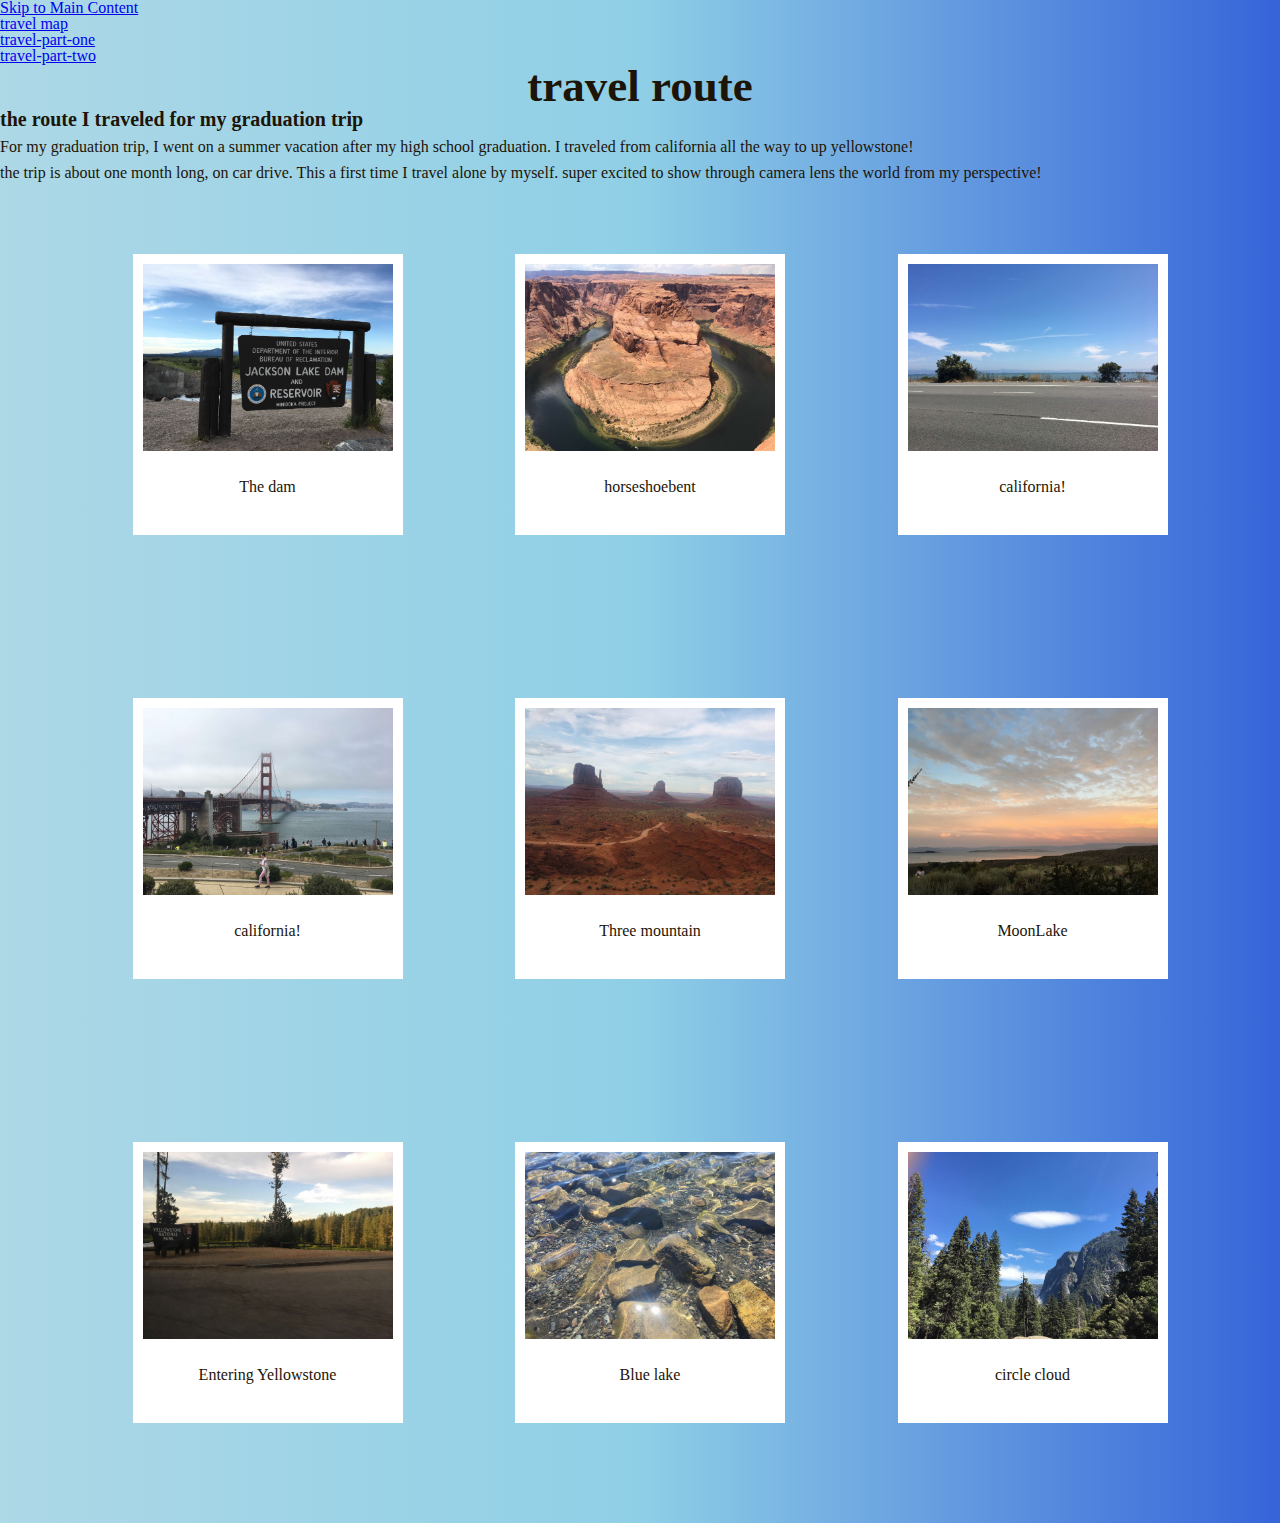
==== index.html @ 1db89f42 "Add files via upload" ====
<!DOCTYPE html>
<html lang="en">
<head>
    <meta charset="UTF-8">
    <meta http-equiv="X-UA-Compatible" content="IE=edge">
    <meta name="viewport" content="width=device-width, initial-scale=1.0">
    <link rel="stylesheet" href="css/html5reset.css">
    <link rel="stylesheet" href="css/style.css">
    <title>initial page</title>
</head>
<body>
    <header>

        <div class="skip"><a href="#skip">Skip to Main Content</a></div>
        <nav>
            <ul>
                <li><a href ="index.html">travel map</a></li> 
                <li><a href ="travel.html">travel-part-one</a></li>
                <li><a href ="personal.html">travel-part-two</a></li>
            </ul>
        </nav>
    </header>
    <main id="skip">
    <h1>travel route</h1>
    <h2>the route I traveled for my graduation trip</h2>
            <p>For my graduation trip, I went on a summer vacation after my high school graduation. 
                I traveled from california all the way to up yellowstone!
            </p>

            <p>
                the trip is about one month long, on car drive. This a first time I travel alone by myself. 
                super excited to show through camera lens the world from my perspective!
            </p>
    <div class = "index-grid" >
        <div class = "background">
            <img src="images/jackson_dam.jpg" alt="the entry going into Yellowstone!" style="width:100%">
            <div class="container">
                <p>The dam</p>
            </div>
        </div>

        <div class = "background">
            <img src="images/horse_shoe_bent.jpg"alt="the mile to devil" style="width:100%">
            <div class="container">
                <p>horseshoebent</p>
            </div>
        </div>

        <div class ="background">
            <img src="images/enter_california.jpg"alt="first destination" style="width:100%">
            <div class="container">
                <p>california!</p>
            </div>
        </div>

        <div class ="background">
            <img src="images/golden_gate_bridge1.jpg"alt="first destination" style="width:100%">
            <div class="container">
                <p>california!</p>
            </div>
        </div>

        <div class="background">
            <img src="images/monument_valley.jpg" alt="watching sunrise" style="width:100%">
            <div class="container">
                <p>Three mountain</p>
            </div>
        </div>
    
        <div class="background">
            <img src="images/moon_lake.jpg" alt="leaving yosemite, the lake was huge and pretty" style="width:100%">
            <div class="container">
                <p>MoonLake</p>
            </div>
        </div>

        <div class="background">
            <img src="images/yellowstone.jpg" alt="entering in National park" style="width:100%">
            <div class="container">
                <p>Entering Yellowstone</p>
            </div>
        </div>
    
        <div class="background">
            <img src="images/lake_village.jpg" alt="the bluest and clearest lake I've seen" style="width:100%">
            <div class="container">
                <p>Blue lake</p>
            </div>
        </div>
            
        <div class="background">
            <img src="images/yosemite.jpg" alt="saw an circle cloud when hiking up the mountain" style="width:100%">
            <div class="container">
            <p>circle cloud</p>
            </div>
        </div>
    </div>
    </main>
</body>
</html>
---- css/style.css ----
/* body{
    background-image:url("../images/IMG_4872_hq.jpg");
    background-size: cover;
    background-repeat: no-repeat;
    height:100%;
    width:100%;
} */
h1{
    font-size: 45px;
    font-weight: bold;
    text-align: center;
}
h2{
    font-size: 20px;
    font-weight: bold;
}
p{
    margin: 10px auto ;
}

.index-grid{
    display: grid;
    grid-template-columns: 250px 250px 250px;
    justify-content: space-evenly;
}

div.background{
    background-color: white;
    padding: 10px 10px 15px 10px;
    width:100%;
    margin-top: 25%;
    margin-bottom: 40%;
}
div.container{
    /* display: grid;
    grid-template-columns: 250px 250px 250px;
    justify-content: space-evenly;
    width:50%; */
    /* background-color: white; */
    text-align:center;
    padding:15px 20px;

}

body{
    background-image:linear-gradient(to right, lightblue, rgb(143, 207, 230), rgb(54, 100, 217));
    /* background-color: lightblue; */
    color: rgb(29, 20, 8);
}
img{
    width:90%; 
    height:auto;
    /* border:2px dashed rgb(131, 240, 175); */
} 
#container_gallery{
    display:grid;
    grid-template-columns:250px 250px 250px; 
    justify-content: space-evenly;
    gap:15px 30px;
    margin-top: 20px;
}
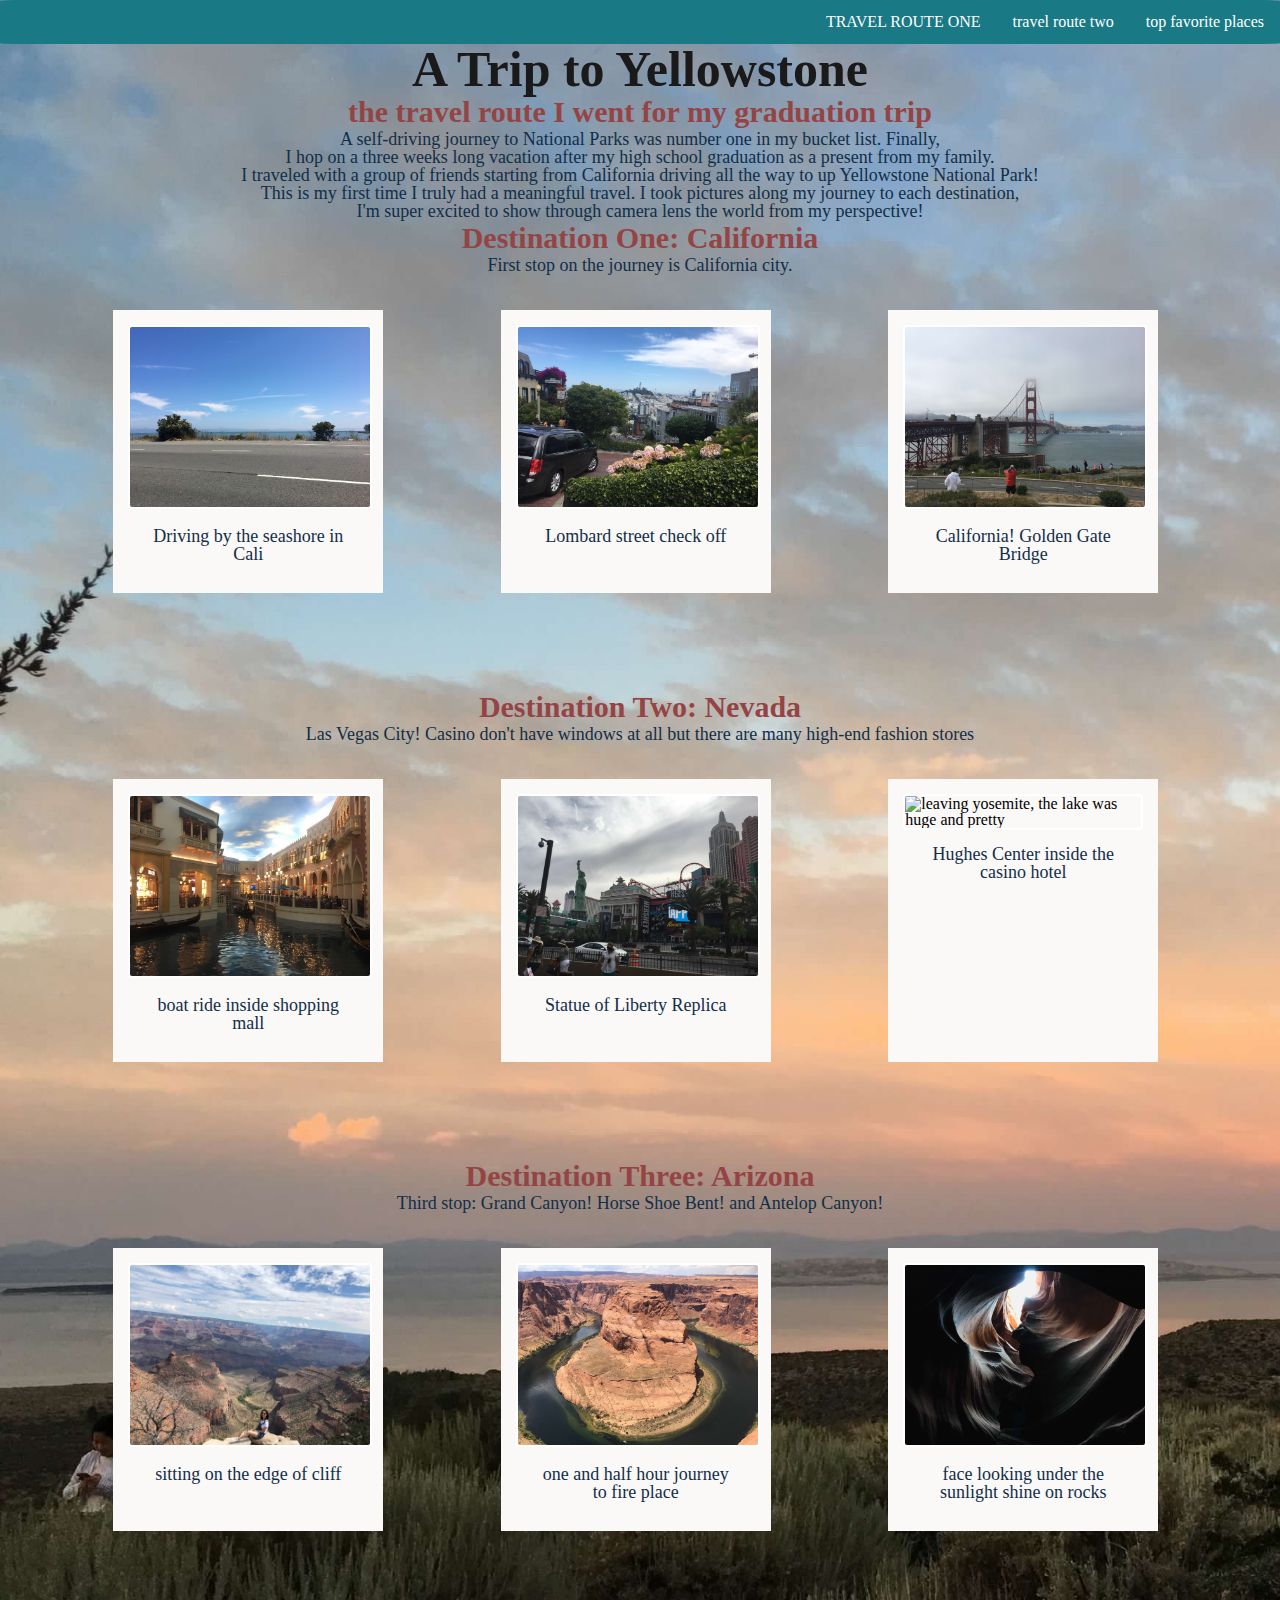
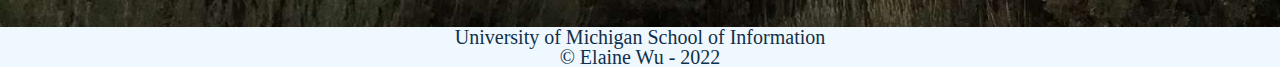
==== commit f737c3af: "Add files via upload" ====
--- a/index.html
+++ b/index.html
@@ -10,91 +10,110 @@
 </head>
 <body>
     <header>
-
         <div class="skip"><a href="#skip">Skip to Main Content</a></div>
+        <!-- <h1>A trip to Yellowstone</h1> -->
         <nav>
             <ul>
-                <li><a href ="index.html">travel map</a></li> 
-                <li><a href ="travel.html">travel-part-one</a></li>
-                <li><a href ="personal.html">travel-part-two</a></li>
+                <li><a  class="current" href ="index.html">travel route one</a></li>
+                <li><a   href ="travel.html">travel route two</a></li>
+                <li><a   href ="personal.html">top favorite places</a></li>
             </ul>
         </nav>
     </header>
     <main id="skip">
-    <h1>travel route</h1>
-    <h2>the route I traveled for my graduation trip</h2>
-            <p>For my graduation trip, I went on a summer vacation after my high school graduation. 
-                I traveled from california all the way to up yellowstone!
-            </p>
-
+    
+    <h1>A Trip to Yellowstone</h1>
+        <div class ="header 2">
+        <h2>the travel route I went for my graduation trip</h2>
+        </div>
             <p>
-                the trip is about one month long, on car drive. This a first time I travel alone by myself. 
+                A self-driving journey to National Parks was number one in my bucket list. Finally,<br/>
+                I hop on a three weeks long vacation after my high school graduation as a present from my family.</br>
+                I traveled with a group of friends starting from California driving all the way to up Yellowstone National Park!</br>
+                This is my first time I truly had a meaningful travel. I took pictures along my journey to each destination,</br> I'm
                 super excited to show through camera lens the world from my perspective!
             </p>
-    <div class = "index-grid" >
-        <div class = "background">
-            <img src="images/jackson_dam.jpg" alt="the entry going into Yellowstone!" style="width:100%">
+    <h2> Destination One: California</h2>
+            <p>First stop on the journey is California city.
+            </p>
+    <div class = "index-grid">
+        <div class = "background" tabindex="0">
+            <img src="images/enter_california.jpg" alt="the entry going into Yellowstone!" style="width:100%">
             <div class="container">
-                <p>The dam</p>
+                <p>Driving by the seashore in Cali</p>
+            </div>
+        </div>
+        <div class = "background" tabindex="0">
+            <img src="images/lombard_street.jpg"alt="the mile to devil" style="width:100%">
+            <div class="container"> 
+                <p>Lombard street check off </p>
+            </div>
+        </div>
+        <div class ="background" tabindex="0">
+            <img src="images/golden_gate_bridge.jpg"alt="first destination" style="width:100%">
+            <div class="container">
+                <p>California! Golden Gate Bridge</p>
+            </div>
+        </div>
+    </div>
+
+
+    <h2> Destination Two: Nevada</h2>
+    <p>Las Vegas City! Casino don't have windows at all but there are many high-end fashion stores</p>
+    <div class ="index-grid">
+
+        <div class ="background" tabindex="0">
+            <img src="images/Vagas_casino.jpg"alt="first destination" style="width:100%">
+            <div class="container">
+                <p>boat ride inside shopping mall</p>
             </div>
         </div>
 
-        <div class = "background">
-            <img src="images/horse_shoe_bent.jpg"alt="the mile to devil" style="width:100%">
+        <div class="background" tabindex="0">
+            <img src="images/Las Vages.jpg" alt="watching sunrise" style="width:100%">
             <div class="container">
-                <p>horseshoebent</p>
+                <p>Statue of Liberty Replica</p>
             </div>
         </div>
 
-        <div class ="background">
-            <img src="images/enter_california.jpg"alt="first destination" style="width:100%">
+        <div class="background" tabindex="0">
+            <img src="images/Hughes_center.jpg" alt="leaving yosemite, the lake was huge and pretty" style="width:100%">
             <div class="container">
-                <p>california!</p>
+                <p>Hughes Center inside the casino hotel</p>
             </div>
         </div>
+    </div>
 
-        <div class ="background">
-            <img src="images/golden_gate_bridge1.jpg"alt="first destination" style="width:100%">
+    <h2> Destination Three: Arizona</h2>
+    <p>Third stop: Grand Canyon! Horse Shoe Bent! and Antelop Canyon!</p>
+    <div class="index-grid" >
+        <div class="background" tabindex="0">
+            <img src="images/grand_canyon.JPG" alt="entering in National park" style="width:100%">
             <div class="container">
-                <p>california!</p>
-            </div>
-        </div>
-
-        <div class="background">
-            <img src="images/monument_valley.jpg" alt="watching sunrise" style="width:100%">
-            <div class="container">
-                <p>Three mountain</p>
+                <p>sitting on the edge of cliff</p>
             </div>
         </div>
     
-        <div class="background">
-            <img src="images/moon_lake.jpg" alt="leaving yosemite, the lake was huge and pretty" style="width:100%">
+        <div class="background" tabindex="0">
+            <img src="images/horse_shoe_bent.jpg" alt="the bluest and clearest lake I've seen" style="width:100%">
             <div class="container">
-                <p>MoonLake</p>
-            </div>
-        </div>
-
-        <div class="background">
-            <img src="images/yellowstone.jpg" alt="entering in National park" style="width:100%">
-            <div class="container">
-                <p>Entering Yellowstone</p>
-            </div>
-        </div>
-    
-        <div class="background">
-            <img src="images/lake_village.jpg" alt="the bluest and clearest lake I've seen" style="width:100%">
-            <div class="container">
-                <p>Blue lake</p>
+                <p>one and half hour journey to fire place</p>
             </div>
         </div>
             
-        <div class="background">
-            <img src="images/yosemite.jpg" alt="saw an circle cloud when hiking up the mountain" style="width:100%">
+        <div class="background" tabindex="0">
+            <img src="images/antelope_canyon_face.jpg" alt="saw an circle cloud when hiking up the mountain" style="width:100%">
             <div class="container">
-            <p>circle cloud</p>
+                <p>face looking under the sunlight shine on rocks</p>
             </div>
         </div>
     </div>
-    </main>
+
+    
+</main>
+    <footer>
+        <p>University of Michigan School of Information <br/>
+        &copy; Elaine Wu - 2022</p>
+    </footer>
 </body>
 </html>--- a/css/style.css
+++ b/css/style.css
@@ -1,61 +1,331 @@
-/* body{
-    background-image:url("../images/IMG_4872_hq.jpg");
-    background-size: cover;
-    background-repeat: no-repeat;
-    height:100%;
-    width:100%;
-} */
+
+/* the mobile view */
+.skip{
+    color:#333333;
+    background-color:#DEDEDE;
+}
+.skip a{
+    position: absolute;
+    top: -40px;
+    color:#000061;  
+}
+.skip a:focus{
+    position: absolute;
+    top:10px;
+    color: #000061;
+    background-color: white;
+}
+
+* :focus{
+    border: solid 2px white;
+}
+
+.top{
+    top:20px;
+    text-align: center;
+
+}
+
 h1{
-    font-size: 45px;
+    font-size: 50px;
     font-weight: bold;
     text-align: center;
+    color: white;
+    text-shadow: 2px 2px 4px #000000;
 }
 h2{
+    font-size: 30px;
+    font-weight: bold;
+    text-align: left;
+    color: rgb(112, 41, 111);
+}
+.head2{
     font-size: 20px;
-    font-weight: bold;
+    text-align: center;
 }
 p{
-    margin: 10px auto ;
-}
-
-.index-grid{
+    display: block;
+    text-align: left;
+    
+}
+body{
+    background-image:linear-gradient(to right, lightblue, rgb(143, 207, 230), rgb(54, 100, 217));
+}
+
+footer{
+    background-color: aliceblue;
+    text-align: center;
+    color:rgb(5, 4, 4);
+}
+
+footer p{
+    text-align: center;
+    font-size:20px;
+}
+
+/* this styling on the link */
+ul{
+    display: flex;
+    flex-direction: column;
+    justify-content: right;
+    border-radius:2%;
+}
+
+ul {
+    list-style-type: none;
+    margin: 0;
+    padding: 0;
+    overflow: hidden;
+    background-color: rgb(25, 121, 133);
+}
+  
+li {
+    float:right;
+}
+  
+li a {    
+    display: block;
+    color: white;
+    text-align: center;
+    padding: 14px 16px;
+    text-decoration: none;
+}
+
+a:link{
+    color:white;
+}
+a:visited{
+    border: green 3px solid;
+    color:#d9efe7;
+}
+a:hover {
+    border:#d9efe7 3px solid;
+    background-color: rgb(205, 158, 158);
+}
+a:active{
+    border: white 2px dashed;
+    color:blue;
+}
+
+a.current{
+    text-decoration: dashed ;
+    text-transform: uppercase;
+}
+
+
+/* this is the styling images on htmls*/
+
+.index-grid, .container_gallery{
     display: grid;
-    grid-template-columns: 250px 250px 250px;
+    column-gap: 15px;
+    grid-template-columns: 200px 200px;
     justify-content: space-evenly;
+    width:100%;
+
+}
+
+.gallery img{
+    width:300px;
+
+}
+.gallery{
+    width: 100%;
+    display: flex;
+    flex-wrap: wrap;
+    justify-content: center;
+    align-content: center;
+    align-items: center;
+
 }
 
 div.background{
-    background-color: white;
-    padding: 10px 10px 15px 10px;
-    width:100%;
-    margin-top: 25%;
+    background-color: rgb(251, 248, 248);
+    padding: 15px 15px 15px 15px;
+    width:100%;
+    margin-top: 15%;
+    margin-left: -8%;
+    margin-right: -10%;
     margin-bottom: 40%;
+
 }
 div.container{
-    /* display: grid;
-    grid-template-columns: 250px 250px 250px;
-    justify-content: space-evenly;
-    width:50%; */
-    /* background-color: white; */
     text-align:center;
     padding:15px 20px;
-
-}
-
-body{
-    background-image:linear-gradient(to right, lightblue, rgb(143, 207, 230), rgb(54, 100, 217));
-    /* background-color: lightblue; */
-    color: rgb(29, 20, 8);
-}
+}
+
 img{
-    width:90%; 
-    height:auto;
-    /* border:2px dashed rgb(131, 240, 175); */
+    border: 2px solid white; 
+    border-radius: 4px; 
+    padding:0px 0px 0px 0px;
+    width:100%; 
 } 
-#container_gallery{
+img:hover{
+    box-shadow: 0 0 20px 1px rgb(36, 42, 40);
+}
+
+/* this is styling images on the travel.html plue the overlay effects */
+.container_gallery{
+    width:100%;
     display:grid;
-    grid-template-columns:250px 250px 250px; 
-    justify-content: space-evenly;
+    grid-template-columns:350px; 
     gap:15px 30px;
-    margin-top: 20px;
-}
+}
+.container_gallery{
+    position:relative;
+    width:100%;
+}
+
+.image1{
+    opacity:1;
+    display:block;
+    width:100%;
+    transition: .5s ease;
+    backface-visibility: hidden;
+} 
+
+
+.middle1{
+    transition: .5s ease;
+    opacity: 0;
+    position: absolute;
+    top: 50%;
+    left: 50%;
+    transform: translate(-50%, -50%);
+    -ms-transform: translate(-50%, -50%)
+}
+
+
+.container_gallery:hover .image1 {
+    opacity: 0.3;
+}
+
+ .container_gallery:hover .middle1{
+    opacity: 1;
+}
+
+.text1{
+    background-color:#303030;
+    color: white;
+    font-size: 13px;
+    padding: 16px 32px;
+}
+
+
+
+  /* media query 1 */
+@media screen and (min-width:900px){
+    .head2{
+        text-align: right;
+        font-size: 30px;
+    }
+    ul{
+        display: flex;
+        flex-direction: row;
+        justify-content: center;
+        border-radius:2%;
+    }
+    .gallery{
+        width: 100%;
+        display: flex;
+        flex-wrap: wrap;
+        justify-content: center;
+
+    }
+    h2{
+        display:block;
+        padding: 3px 3px 3px 3px;
+        text-align: center;
+        color:#944444;
+    }
+    p{
+        display: block;
+        font-size: 18px;
+        text-align: center;
+        color: rgb(17, 47, 72);
+    }
+    .image1{
+        width:100%;
+    }
+    img{
+        width:250px;
+        padding: 0px 0px 0px 0px;
+        
+    }
+    body{
+        background-image:linear-gradient(to left, #de6262, #ffb88c);
+    }
+
+    .container_gallery, .index-grid{
+        display: grid;
+        grid-template-columns: 240px 240px 240px;
+        
+    }
+    
+
+}
+
+/* media query 2 */
+@media screen and (min-width:1000px){
+    .head2{
+        display: block;
+        text-align: right;
+    }
+    .skip{
+        color:#333333;
+        background-color:#DEDEDE;
+    }
+    .skip a{
+        position: absolute;
+        top: -40px;
+        color:#000061;  
+    }
+    .skip a:focus{
+        position: absolute;
+        top:10px;
+        color: #000061;
+        background-color: white;
+    }
+
+    h1{
+        color:#1A1A1A;
+        text-shadow: none;
+    }
+    ul{
+        display: flex;
+        flex-direction: row;
+        justify-content: right;
+        border-radius:2%;
+    }
+    img{
+        width:300px;
+    }
+    body{
+        background-image:url("../images/moon_lake.jpg");
+        background-size: cover;
+        background-repeat: no-repeat;
+        height:100%;
+        width:100%;
+    }
+    .gallery{
+        width: 100%;
+        display: flex;
+        flex-wrap: wrap;
+        justify-content: center;
+    }
+    .image1{
+        width:130%;
+    } 
+    
+    footer{
+        position:relative;
+        width: 100%;
+        bottom:0;
+        color:#265A46;
+    }
+}
+
+
+
+
+ 
+
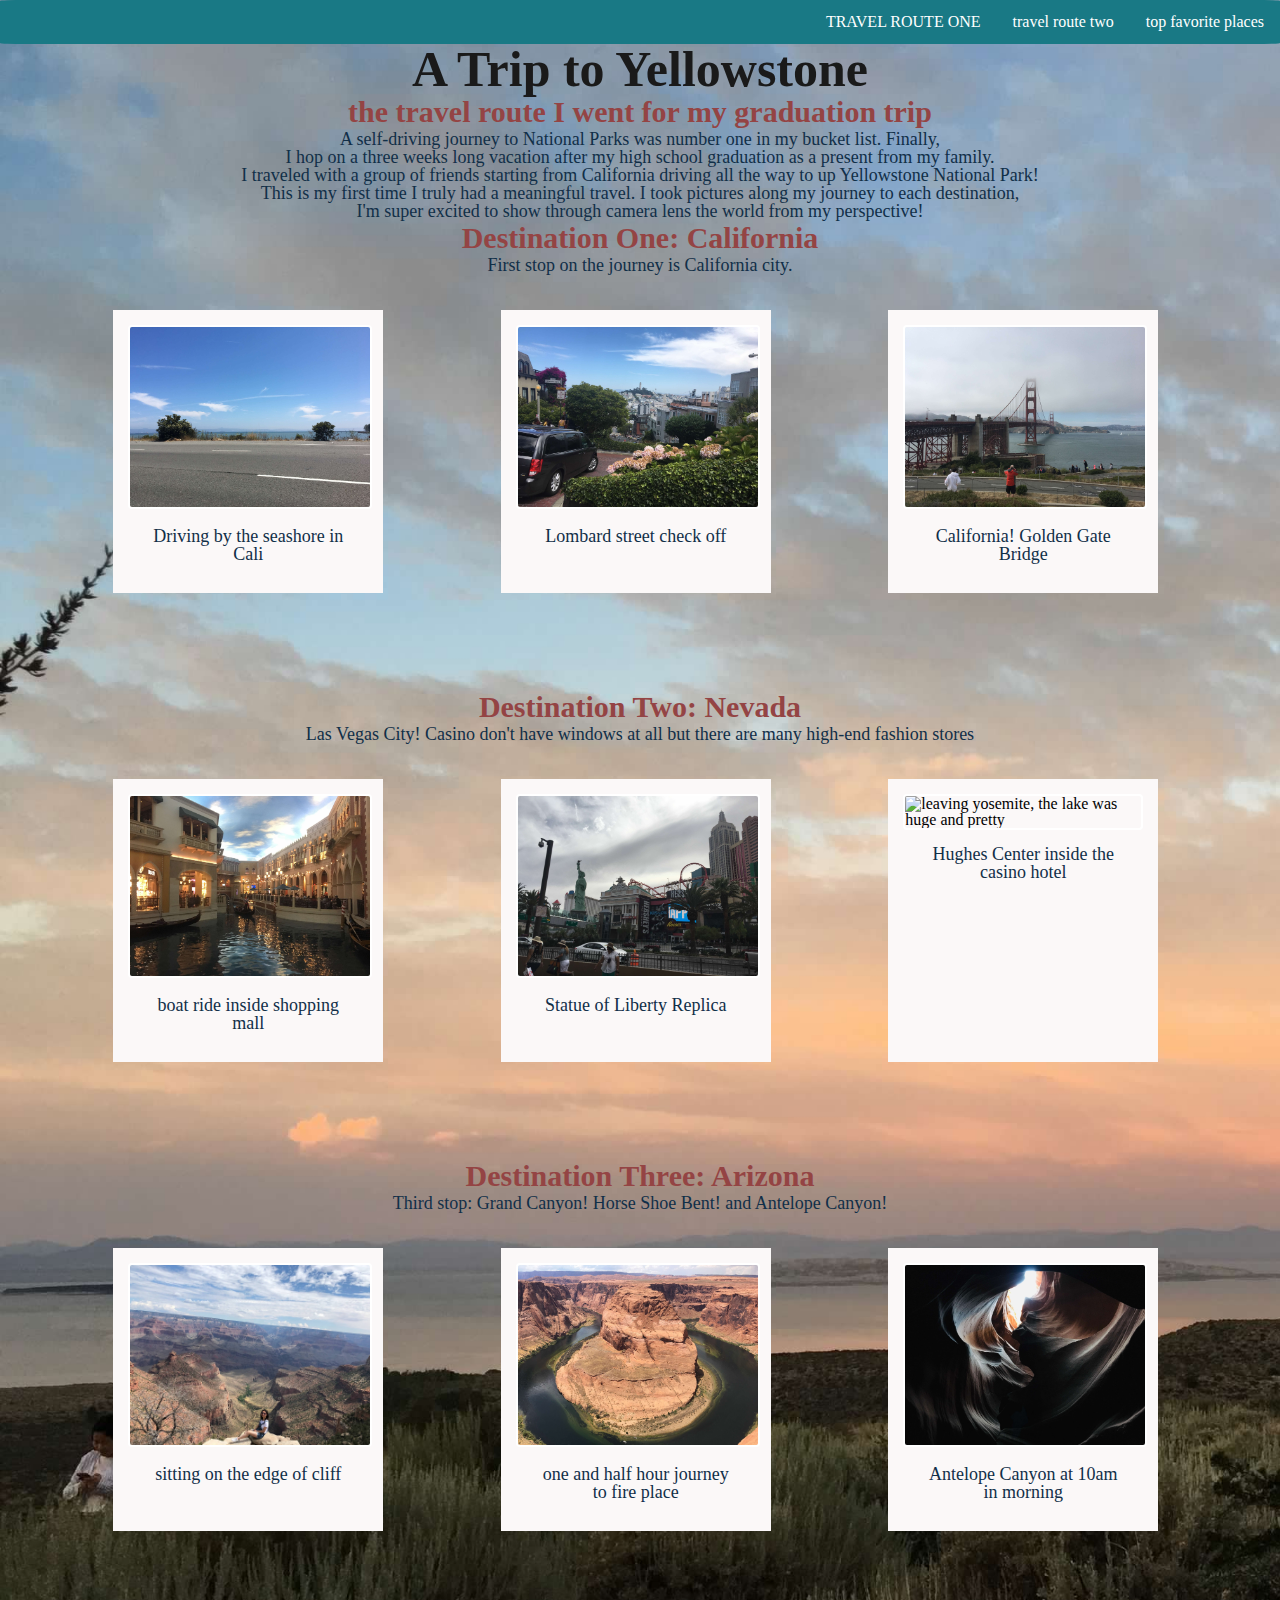
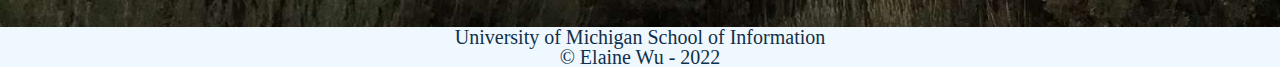
==== commit 2815efe6: "Add files via upload" ====
--- a/index.html
+++ b/index.html
@@ -23,7 +23,7 @@
     <main id="skip">
     
     <h1>A Trip to Yellowstone</h1>
-        <div class ="header 2">
+        <div class ="header2">
         <h2>the travel route I went for my graduation trip</h2>
         </div>
             <p>
@@ -85,7 +85,7 @@
     </div>
 
     <h2> Destination Three: Arizona</h2>
-    <p>Third stop: Grand Canyon! Horse Shoe Bent! and Antelop Canyon!</p>
+    <p>Third stop: Grand Canyon! Horse Shoe Bent! and Antelope Canyon!</p>
     <div class="index-grid" >
         <div class="background" tabindex="0">
             <img src="images/grand_canyon.JPG" alt="entering in National park" style="width:100%">
@@ -104,7 +104,7 @@
         <div class="background" tabindex="0">
             <img src="images/antelope_canyon_face.jpg" alt="saw an circle cloud when hiking up the mountain" style="width:100%">
             <div class="container">
-                <p>face looking under the sunlight shine on rocks</p>
+                <p>Antelope Canyon at 10am in morning </p>
             </div>
         </div>
     </div>
--- a/css/style.css
+++ b/css/style.css
@@ -266,8 +266,8 @@
 
 /* media query 2 */
 @media screen and (min-width:1000px){
-    .head2{
-        display: block;
+    .header2{
+
         text-align: right;
     }
     .skip{
